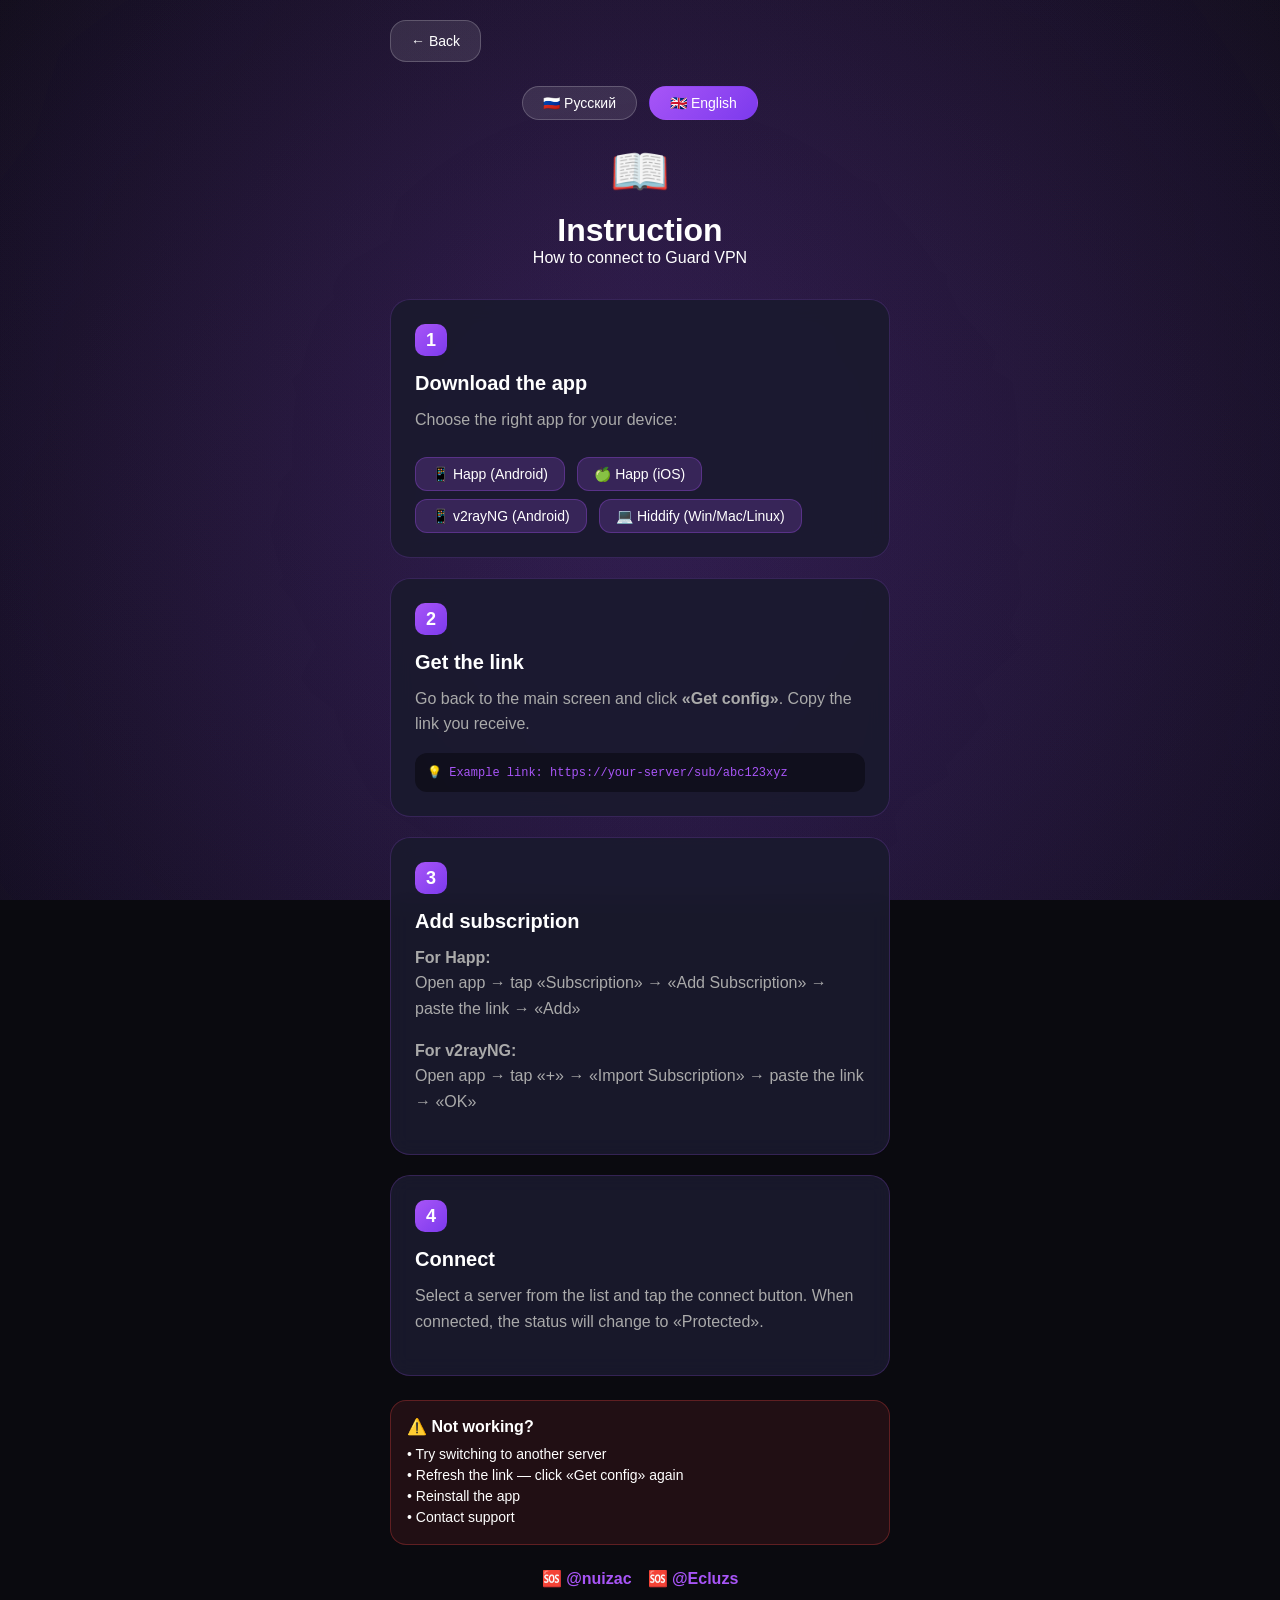
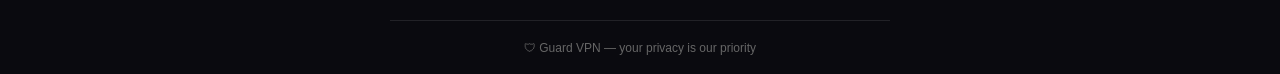
==== instruction-en.html @ 73723f2d "update 1.1" ====
<!DOCTYPE html>
<html lang="en">
<head>
    <meta charset="UTF-8">
    <meta name="viewport" content="width=device-width, initial-scale=1.0, viewport-fit=cover">
    <title>Instruction — Guard VPN</title>
    <script src="https://telegram.org/js/telegram-web-app.js"></script>
    <link rel="stylesheet" href="style.css">
</head>
<body>
    <div class="wave-bg">
        <div class="wave"></div>
        <div class="wave"></div>
        <div class="wave"></div>
        <div class="wave"></div>
    </div>

    <div class="container">
        <button class="back-btn" onclick="goBack()">← Back</button>

        <div class="lang-switch">
            <a href="instruction-ru.html" class="lang-btn">🇷🇺 Русский</a>
            <a href="instruction-en.html" class="lang-btn active">🇬🇧 English</a>
        </div>

        <div class="instruction-header">
            <div class="logo">📖</div>
            <h1>Instruction</h1>
            <p>How to connect to Guard VPN</p>
        </div>

        <div class="step-card">
            <div class="step-number">1</div>
            <div class="step-title">Download the app</div>
            <div class="step-text">Choose the right app for your device:</div>
            <div>
                <a href="https://play.google.com/store/apps/details?id=incognit.vpn" target="_blank" class="app-badge">📱 Happ (Android)</a>
                <a href="https://apps.apple.com/app/happ-vpn/id1633613532" target="_blank" class="app-badge">🍏 Happ (iOS)</a>
                <a href="https://github.com/2dust/v2rayNG/releases/latest" target="_blank" class="app-badge">📱 v2rayNG (Android)</a>
                <a href="https://github.com/hiddify/hiddify-next/releases/latest" target="_blank" class="app-badge">💻 Hiddify (Win/Mac/Linux)</a>
            </div>
        </div>

        <div class="step-card">
            <div class="step-number">2</div>
            <div class="step-title">Get the link</div>
            <div class="step-text">Go back to the main screen and click <strong>«Get config»</strong>. Copy the link you receive.</div>
            <div class="link-box">💡 Example link: https://your-server/sub/abc123xyz</div>
        </div>

        <div class="step-card">
            <div class="step-number">3</div>
            <div class="step-title">Add subscription</div>
            <div class="step-text"><strong>For Happ:</strong><br>Open app → tap «Subscription» → «Add Subscription» → paste the link → «Add»</div>
            <div class="step-text" style="margin-top: 12px;"><strong>For v2rayNG:</strong><br>Open app → tap «+» → «Import Subscription» → paste the link → «OK»</div>
        </div>

        <div class="step-card">
            <div class="step-number">4</div>
            <div class="step-title">Connect</div>
            <div class="step-text">Select a server from the list and tap the connect button. When connected, the status will change to «Protected».</div>
        </div>

        <div class="warning-box">
            <div style="font-weight: 700; margin-bottom: 8px;">⚠️ Not working?</div>
            <div style="font-size: 14px; line-height: 1.5;">• Try switching to another server<br>• Refresh the link — click «Get config» again<br>• Reinstall the app<br>• Contact support</div>
        </div>

        <div class="support-links">
            <a onclick="openSupport('nuizac')">🆘 @nuizac</a>
            <a onclick="openSupport('Ecluzs')">🆘 @Ecluzs</a>
        </div>

        <div class="footer"><p>🛡 Guard VPN — your privacy is our priority</p></div>
    </div>

    <script>
        const tg = window.Telegram.WebApp;
        tg.ready();
        tg.expand();
        function goBack() { tg.close(); }
        function openSupport(username) { tg.openTelegramLink(`https://t.me/${username}`); }
        tg.MainButton.setText("Close");
        tg.MainButton.onClick(() => tg.close());
        tg.MainButton.show();
    </script>
</body>
</html>
---- style.css ----
* {
    margin: 0;
    padding: 0;
    box-sizing: border-box;
}

body {
    font-family: 'Inter', -apple-system, BlinkMacSystemFont, 'Segoe UI', Roboto, Helvetica, Arial, sans-serif;
    background: #0a0a0f;
    color: #ffffff;
    padding: 20px;
    min-height: 100vh;
    position: relative;
    overflow-x: hidden;
}

.wave-bg {
    position: fixed;
    top: 0;
    left: 0;
    width: 100%;
    height: 100%;
    z-index: 0;
    pointer-events: none;
    overflow: hidden;
}

.wave {
    position: absolute;
    width: 200%;
    height: 200%;
    background: radial-gradient(circle at center, rgba(168, 85, 247, 0.12) 0%, transparent 60%);
    border-radius: 40%;
    animation: waveRotate 12s linear infinite;
}

.wave:nth-child(1) {
    top: -50%;
    left: -50%;
    animation-duration: 15s;
    animation-delay: 0s;
}

.wave:nth-child(2) {
    top: -30%;
    left: -70%;
    width: 250%;
    height: 250%;
    background: radial-gradient(circle at center, rgba(124, 58, 237, 0.09) 0%, transparent 70%);
    animation-duration: 20s;
    animation-delay: -3s;
}

.wave:nth-child(3) {
    top: -60%;
    left: -40%;
    width: 180%;
    height: 180%;
    background: radial-gradient(circle at center, rgba(168, 85, 247, 0.07) 0%, transparent 65%);
    animation-duration: 18s;
    animation-delay: -6s;
}

.wave:nth-child(4) {
    top: -40%;
    left: -60%;
    width: 220%;
    height: 220%;
    background: radial-gradient(circle at center, rgba(139, 92, 246, 0.08) 0%, transparent 70%);
    animation-duration: 25s;
    animation-delay: -9s;
}

@keyframes waveRotate {
    0% { transform: rotate(0deg); }
    100% { transform: rotate(360deg); }
}

.container {
    max-width: 500px;
    margin: 0 auto;
    position: relative;
    z-index: 1;
}

.header {
    text-align: center;
    margin-bottom: 32px;
    padding-top: 20px;
    animation: fadeInDown 0.8s ease;
}

.logo {
    font-size: 48px;
    margin-bottom: 12px;
    animation: pulse 2s infinite;
}

@keyframes pulse {
    0% { transform: scale(1); }
    50% { transform: scale(1.05); }
    100% { transform: scale(1); }
}

.header h1 {
    font-size: 24px;
    font-weight: 700;
    background: linear-gradient(135deg, #ffffff 0%, #a855f7 100%);
    -webkit-background-clip: text;
    background-clip: text;
    color: transparent;
    background-size: 200% auto;
    animation: shine 3s linear infinite;
}

@keyframes shine {
    0% { background-position: 0% center; }
    100% { background-position: 200% center; }
}

.header p {
    font-size: 14px;
    color: #888;
    margin-top: 8px;
}

.status-card {
    background: linear-gradient(135deg, rgba(26, 26, 46, 0.9) 0%, rgba(22, 33, 62, 0.9) 100%);
    backdrop-filter: blur(10px);
    border-radius: 24px;
    padding: 20px;
    margin-bottom: 24px;
    border: 1px solid rgba(168, 85, 247, 0.2);
    transition: all 0.3s ease;
    animation: fadeInUp 0.8s ease;
}

.status-card:hover {
    border-color: rgba(168, 85, 247, 0.5);
    box-shadow: 0 0 20px rgba(168, 85, 247, 0.2);
    transform: translateY(-2px);
}

.status-badge {
    display: inline-block;
    padding: 6px 12px;
    border-radius: 20px;
    font-size: 12px;
    font-weight: 600;
    margin-bottom: 16px;
    transition: all 0.3s ease;
}

.status-badge.active {
    background: rgba(34, 197, 94, 0.2);
    color: #22c55e;
    border: 1px solid rgba(34, 197, 94, 0.3);
    animation: statusPulse 2s infinite;
}

@keyframes statusPulse {
    0% { box-shadow: 0 0 0 0 rgba(34, 197, 94, 0.4); }
    70% { box-shadow: 0 0 0 10px rgba(34, 197, 94, 0); }
    100% { box-shadow: 0 0 0 0 rgba(34, 197, 94, 0); }
}

.status-badge.inactive {
    background: rgba(239, 68, 68, 0.2);
    color: #ef4444;
    border: 1px solid rgba(239, 68, 68, 0.3);
}

.status-badge.loading {
    background: rgba(168, 85, 247, 0.2);
    color: #a855f7;
    border: 1px solid rgba(168, 85, 247, 0.3);
}

.expiry-info {
    font-size: 14px;
    color: #aaa;
    margin-top: 12px;
}

.expiry-info strong {
    color: #a855f7;
}

.section-title {
    font-size: 18px;
    font-weight: 600;
    margin-bottom: 16px;
    color: #fff;
}

.tariff-grid {
    display: flex;
    gap: 16px;
    margin-bottom: 24px;
    flex-wrap: wrap;
}

.tariff-card {
    flex: 1;
    min-width: 140px;
    background: rgba(26, 26, 46, 0.9);
    backdrop-filter: blur(10px);
    border-radius: 20px;
    padding: 20px;
    text-align: center;
    border: 1px solid rgba(255, 255, 255, 0.1);
    transition: all 0.3s cubic-bezier(0.4, 0, 0.2, 1);
    cursor: pointer;
    position: relative;
    overflow: hidden;
    animation: fadeInUp 0.6s ease;
    animation-fill-mode: both;
}

.tariff-card:nth-child(1) { animation-delay: 0.1s; }
.tariff-card:nth-child(2) { animation-delay: 0.2s; }

.tariff-card::before {
    content: '';
    position: absolute;
    top: 0;
    left: -100%;
    width: 100%;
    height: 100%;
    background: linear-gradient(90deg, transparent, rgba(168, 85, 247, 0.3), transparent);
    transition: left 0.5s ease;
}

.tariff-card:hover::before {
    left: 100%;
}

.tariff-card:hover {
    border-color: #a855f7;
    transform: translateY(-5px);
    box-shadow: 0 10px 30px rgba(168, 85, 247, 0.3);
}

.tariff-card:active {
    transform: translateY(-2px);
}

.tariff-name {
    font-size: 20px;
    font-weight: 700;
    margin-bottom: 8px;
}

.tariff-price {
    font-size: 24px;
    font-weight: 800;
    color: #a855f7;
    margin-bottom: 8px;
    transition: transform 0.3s ease;
}

.tariff-card:hover .tariff-price {
    transform: scale(1.05);
}

.tariff-price small {
    font-size: 12px;
    font-weight: 400;
    color: #888;
}

.tariff-days {
    font-size: 12px;
    color: #aaa;
}

.btn {
    width: 100%;
    padding: 14px 20px;
    border-radius: 16px;
    font-size: 16px;
    font-weight: 600;
    border: none;
    cursor: pointer;
    transition: all 0.3s ease;
    margin-bottom: 12px;
    position: relative;
    overflow: hidden;
}

.btn:active {
    transform: scale(0.96);
}

.btn::after {
    content: '';
    position: absolute;
    top: -50%;
    left: -60%;
    width: 200%;
    height: 200%;
    background: linear-gradient(
        115deg,
        transparent 0%,
        transparent 40%,
        rgba(255, 255, 255, 0.1) 50%,
        transparent 60%,
        transparent 100%
    );
    transform: rotate(45deg);
    transition: left 0.5s ease;
    pointer-events: none;
}

.btn:hover::after {
    left: 100%;
}

.btn-primary {
    background: linear-gradient(135deg, #a855f7 0%, #7c3aed 100%);
    color: white;
    background-size: 200% auto;
}

.btn-primary::before {
    content: '🔗';
    margin-right: 8px;
    font-size: 16px;
}

.btn-primary:hover {
    background-position: right center;
    transform: scale(0.98);
    box-shadow: 0 0 20px rgba(168, 85, 247, 0.4);
}

.btn-refresh {
    background: linear-gradient(135deg, rgba(26, 26, 46, 0.9) 0%, rgba(22, 33, 62, 0.9) 100%);
    color: #a855f7;
    border: 1px solid rgba(168, 85, 247, 0.3);
    backdrop-filter: blur(10px);
    font-weight: 600;
    letter-spacing: 0.5px;
}

.btn-refresh::before {
    content: '🔄';
    margin-right: 8px;
    font-size: 16px;
    display: inline-block;
    transition: transform 0.3s ease;
}

.btn-refresh:hover::before {
    transform: rotate(180deg);
}

.btn-refresh:hover {
    background: linear-gradient(135deg, rgba(30, 30, 53, 0.95) 0%, rgba(26, 26, 46, 0.95) 100%);
    border-color: rgba(168, 85, 247, 0.6);
    box-shadow: 0 0 15px rgba(168, 85, 247, 0.2);
    transform: scale(0.98);
}

.btn-refresh.loading {
    pointer-events: none;
    opacity: 0.7;
}

.btn-refresh.loading::before {
    animation: spin 0.8s linear infinite;
    content: '⏳';
}

@keyframes spin {
    from { transform: rotate(0deg); }
    to { transform: rotate(360deg); }
}

.btn-secondary {
    background: rgba(255, 255, 255, 0.1);
    color: white;
    border: 1px solid rgba(255, 255, 255, 0.2);
}

.btn-secondary:hover {
    background: rgba(255, 255, 255, 0.15);
    transform: scale(0.98);
}

.btn:disabled {
    opacity: 0.6;
    cursor: not-allowed;
}

.loader-spinner {
    display: inline-block;
    width: 18px;
    height: 18px;
    border: 2px solid rgba(255, 255, 255, 0.3);
    border-top-color: white;
    border-radius: 50%;
    animation: spin 0.6s linear infinite;
    vertical-align: middle;
    margin-right: 8px;
}

.btn-loading-active {
    opacity: 0.8;
    cursor: wait;
    position: relative;
    background: linear-gradient(135deg, #7c3aed 0%, #5b21b6 100%) !important;
    transform: scale(0.98);
    transition: all 0.2s ease;
}

.btn-refresh.btn-loading-active {
    background: linear-gradient(135deg, #1e1e35 0%, #1a1a2e 100%) !important;
    border-color: #a855f7;
}

.btn-primary.btn-loading-active {
    background: linear-gradient(135deg, #7c3aed 0%, #5b21b6 100%) !important;
}

.footer {
    text-align: center;
    margin-top: 32px;
    padding-top: 20px;
    border-top: 1px solid rgba(255, 255, 255, 0.1);
    font-size: 12px;
    color: #666;
}

.footer a {
    color: #a855f7;
    text-decoration: none;
    transition: all 0.3s ease;
    position: relative;
}

.footer a::after {
    content: '';
    position: absolute;
    bottom: -2px;
    left: 0;
    width: 0;
    height: 1px;
    background: #a855f7;
    transition: width 0.3s ease;
}

.footer a:hover::after {
    width: 100%;
}

.footer a:hover {
    color: #c084fc;
}

.back-btn {
    background: rgba(255, 255, 255, 0.1);
    border: 1px solid rgba(255, 255, 255, 0.2);
    color: white;
    padding: 12px 20px;
    border-radius: 16px;
    font-size: 14px;
    font-weight: 500;
    cursor: pointer;
    transition: all 0.3s ease;
    margin-bottom: 24px;
    display: inline-flex;
    align-items: center;
    gap: 8px;
}

.back-btn:hover {
    background: rgba(255, 255, 255, 0.15);
    transform: translateX(-4px);
}

.instruction-header {
    text-align: center;
    margin-bottom: 32px;
}

.step-card {
    background: rgba(26, 26, 46, 0.9);
    backdrop-filter: blur(10px);
    border-radius: 20px;
    padding: 24px;
    margin-bottom: 20px;
    border: 1px solid rgba(168, 85, 247, 0.2);
    transition: all 0.3s ease;
}

.step-card:hover {
    border-color: rgba(168, 85, 247, 0.5);
    transform: translateY(-2px);
}

.step-number {
    display: inline-block;
    width: 32px;
    height: 32px;
    background: linear-gradient(135deg, #a855f7, #7c3aed);
    border-radius: 10px;
    text-align: center;
    line-height: 32px;
    font-weight: 700;
    font-size: 18px;
    margin-bottom: 16px;
}

.step-title {
    font-size: 20px;
    font-weight: 700;
    margin-bottom: 12px;
}

.step-text {
    color: #aaa;
    line-height: 1.6;
    margin-bottom: 16px;
}

.link-box {
    background: rgba(0, 0, 0, 0.4);
    border-radius: 12px;
    padding: 12px;
    font-family: monospace;
    font-size: 12px;
    word-break: break-all;
    color: #a855f7;
    margin-top: 12px;
}

.app-badge {
    display: inline-block;
    background: rgba(168, 85, 247, 0.2);
    border: 1px solid rgba(168, 85, 247, 0.3);
    border-radius: 12px;
    padding: 8px 16px;
    margin: 8px 8px 0 0;
    font-size: 14px;
    transition: all 0.3s ease;
    text-decoration: none;
    color: white;
}

.app-badge:hover {
    background: rgba(168, 85, 247, 0.3);
    transform: translateY(-2px);
}

.warning-box {
    background: rgba(239, 68, 68, 0.1);
    border: 1px solid rgba(239, 68, 68, 0.3);
    border-radius: 16px;
    padding: 16px;
    margin-top: 24px;
}

.lang-switch {
    display: flex;
    justify-content: center;
    gap: 12px;
    margin-bottom: 24px;
}

.lang-btn {
    background: rgba(255, 255, 255, 0.1);
    border: 1px solid rgba(255, 255, 255, 0.2);
    padding: 8px 20px;
    border-radius: 20px;
    cursor: pointer;
    transition: all 0.3s ease;
    text-decoration: none;
    color: white;
    font-size: 14px;
}

.lang-btn.active {
    background: linear-gradient(135deg, #a855f7, #7c3aed);
    border-color: transparent;
}

.lang-btn:hover {
    transform: translateY(-2px);
}

.support-links {
    display: flex;
    gap: 16px;
    justify-content: center;
    margin-top: 24px;
}

.support-links a {
    color: #a855f7;
    text-decoration: none;
    font-weight: 600;
    cursor: pointer;
}

@keyframes fadeInDown {
    from {
        opacity: 0;
        transform: translateY(-30px);
    }
    to {
        opacity: 1;
        transform: translateY(0);
    }
}

@keyframes fadeInUp {
    from {
        opacity: 0;
        transform: translateY(30px);
    }
    to {
        opacity: 1;
        transform: translateY(0);
    }
}
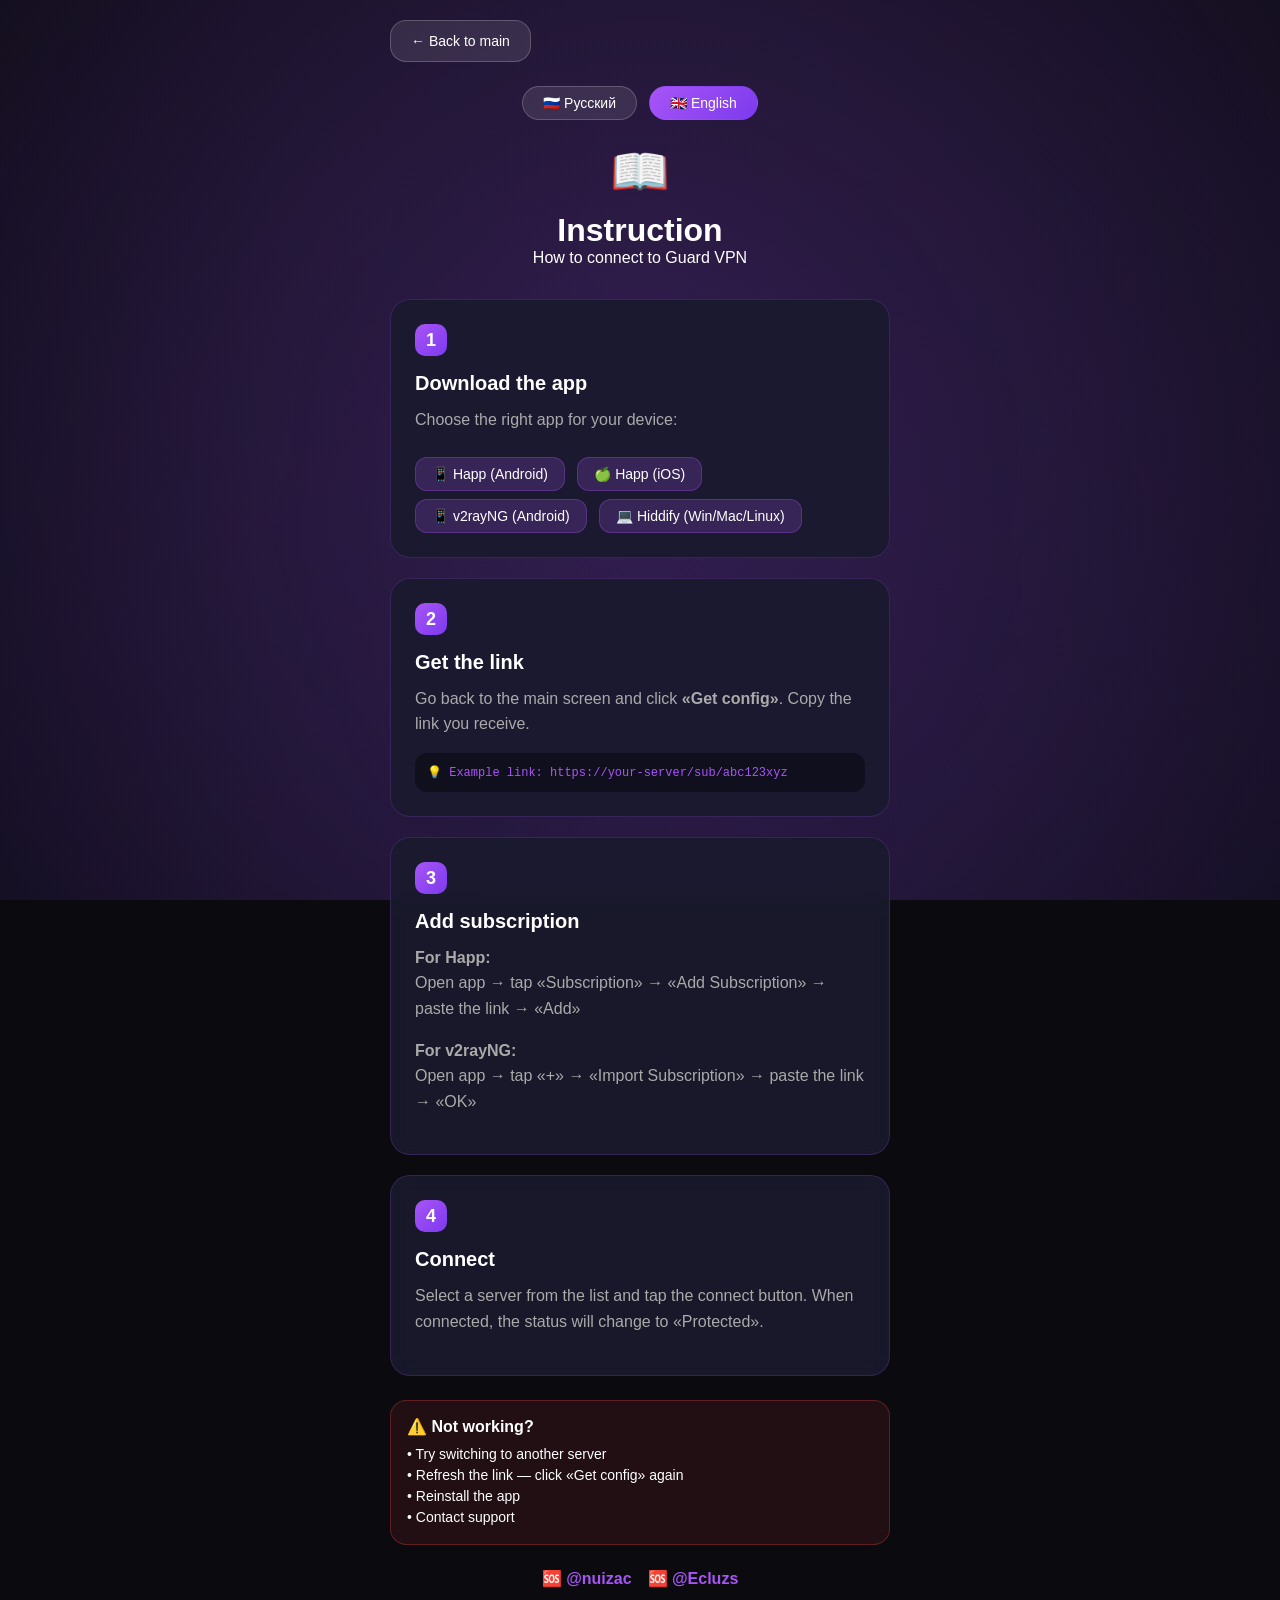
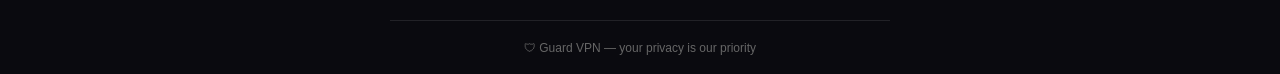
==== commit aa16f59d: "update 1.1.1" ====
--- a/instruction-en.html
+++ b/instruction-en.html
@@ -16,7 +16,7 @@
     </div>
 
     <div class="container">
-        <button class="back-btn" onclick="goBack()">← Back</button>
+        <button class="back-btn" onclick="goBack()">← Back to main</button>
 
         <div class="lang-switch">
             <a href="instruction-ru.html" class="lang-btn">🇷🇺 Русский</a>
@@ -78,8 +78,15 @@
         const tg = window.Telegram.WebApp;
         tg.ready();
         tg.expand();
-        function goBack() { tg.close(); }
-        function openSupport(username) { tg.openTelegramLink(`https://t.me/${username}`); }
+
+        function goBack() {
+            tg.openLink('https://xik1ng.github.io/miniapp-guard/');
+        }
+
+        function openSupport(username) {
+            tg.openTelegramLink(`https://t.me/${username}`);
+        }
+
         tg.MainButton.setText("Close");
         tg.MainButton.onClick(() => tg.close());
         tg.MainButton.show();
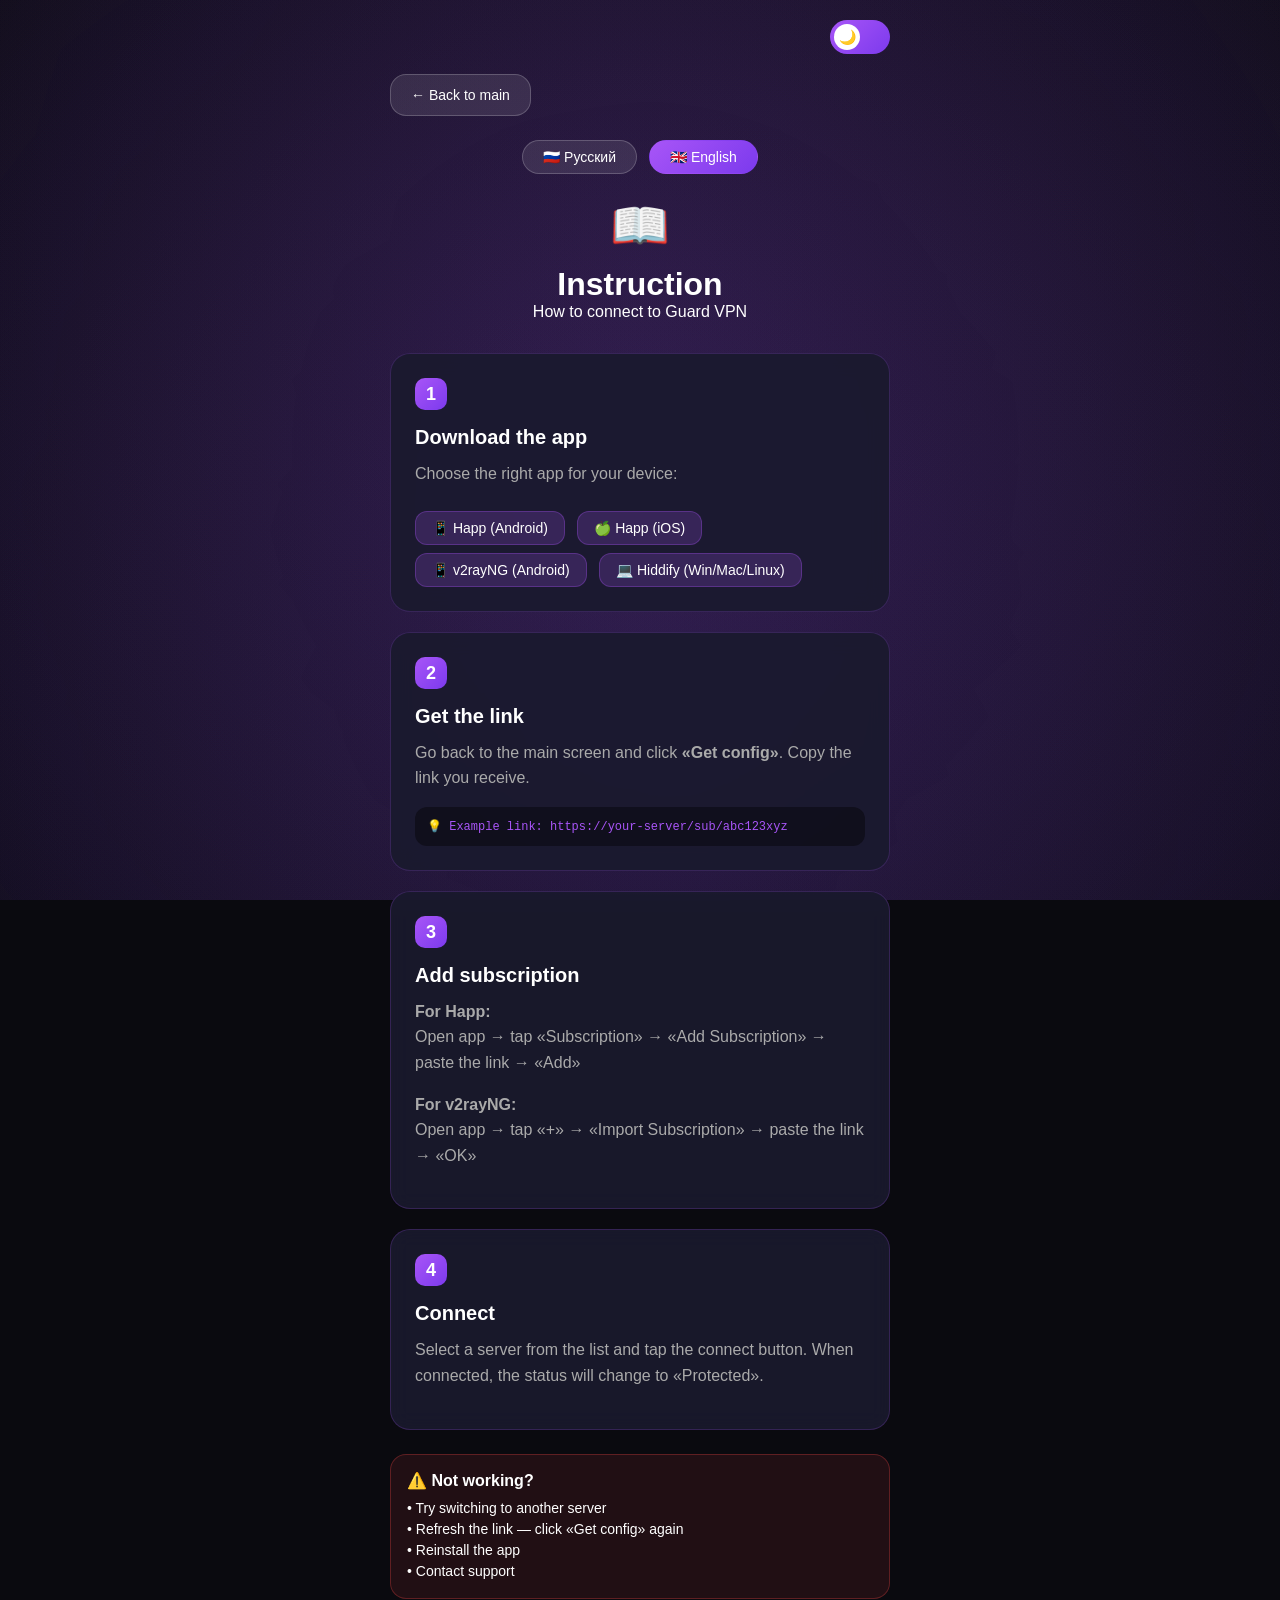
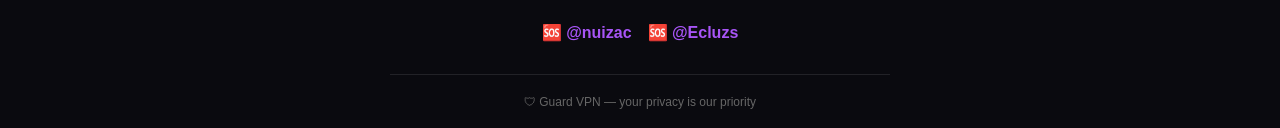
==== commit 470cfec7: "update 1.2" ====
--- a/instruction-en.html
+++ b/instruction-en.html
@@ -16,6 +16,13 @@
     </div>
 
     <div class="container">
+        <div class="theme-switch-wrapper">
+            <label class="theme-switch">
+                <input type="checkbox" id="themeToggle" onchange="toggleTheme()">
+                <span class="slider"></span>
+            </label>
+        </div>
+
         <button class="back-btn" onclick="goBack()">← Back to main</button>
 
         <div class="lang-switch">
@@ -80,12 +87,41 @@
         tg.expand();
 
         function goBack() {
-            tg.openLink('https://xik1ng.github.io/miniapp-guard/');
+            window.location.href = 'index.html';
+        }
+
+        function switchLang(lang) {
+            if (lang === 'ru') {
+                window.location.href = 'instruction-ru.html';
+            } else {
+                window.location.href = 'instruction-en.html';
+            }
         }
 
         function openSupport(username) {
             tg.openTelegramLink(`https://t.me/${username}`);
         }
+
+        function initTheme() {
+            const savedTheme = localStorage.getItem('theme');
+            if (savedTheme === 'light') {
+                document.body.classList.add('light-theme');
+                const themeToggle = document.getElementById('themeToggle');
+                if (themeToggle) themeToggle.checked = true;
+            }
+        }
+
+        function toggleTheme() {
+            if (document.body.classList.contains('light-theme')) {
+                document.body.classList.remove('light-theme');
+                localStorage.setItem('theme', 'dark');
+            } else {
+                document.body.classList.add('light-theme');
+                localStorage.setItem('theme', 'light');
+            }
+        }
+
+        initTheme();
 
         tg.MainButton.setText("Close");
         tg.MainButton.onClick(() => tg.close());
--- a/style.css
+++ b/style.css
@@ -623,4 +623,235 @@
         opacity: 1;
         transform: translateY(0);
     }
+}
+
+.theme-switch-wrapper {
+    display: flex;
+    justify-content: flex-end;
+    align-items: center;
+    margin-bottom: 20px;
+}
+
+.theme-switch {
+    display: inline-block;
+    position: relative;
+    width: 60px;
+    height: 34px;
+}
+
+.theme-switch input {
+    opacity: 0;
+    width: 0;
+    height: 0;
+}
+
+.slider {
+    position: absolute;
+    cursor: pointer;
+    top: 0;
+    left: 0;
+    right: 0;
+    bottom: 0;
+    background: linear-gradient(135deg, #a855f7, #7c3aed);
+    transition: 0.3s;
+    border-radius: 34px;
+}
+
+.slider:before {
+    position: absolute;
+    content: "🌙";
+    height: 26px;
+    width: 26px;
+    left: 4px;
+    bottom: 4px;
+    background-color: white;
+    transition: 0.3s;
+    border-radius: 50%;
+    display: flex;
+    align-items: center;
+    justify-content: center;
+    font-size: 14px;
+}
+
+input:checked + .slider:before {
+    content: "☀️";
+    transform: translateX(26px);
+}
+
+body.light-theme {
+    background: #f5f5f7;
+    color: #1a1a2e;
+}
+
+body.light-theme .wave {
+    background: radial-gradient(circle at center, rgba(168, 85, 247, 0.05) 0%, transparent 60%);
+}
+
+body.light-theme .status-card {
+    background: linear-gradient(135deg, rgba(255, 255, 255, 0.95) 0%, rgba(240, 240, 245, 0.95) 100%);
+    border: 1px solid rgba(168, 85, 247, 0.3);
+}
+
+body.light-theme .status-card:hover {
+    box-shadow: 0 0 20px rgba(168, 85, 247, 0.15);
+}
+
+body.light-theme .tariff-card {
+    background: rgba(255, 255, 255, 0.95);
+    border: 1px solid rgba(0, 0, 0, 0.1);
+}
+
+body.light-theme .tariff-card:hover {
+    border-color: #a855f7;
+    box-shadow: 0 10px 30px rgba(168, 85, 247, 0.2);
+}
+
+body.light-theme .step-card {
+    background: rgba(255, 255, 255, 0.95);
+}
+
+body.light-theme .step-text,
+body.light-theme .expiry-info,
+body.light-theme .header p,
+body.light-theme .tariff-days {
+    color: #666;
+}
+
+body.light-theme .footer {
+    border-top-color: rgba(0, 0, 0, 0.1);
+    color: #999;
+}
+
+body.light-theme .link-box {
+    background: rgba(0, 0, 0, 0.05);
+}
+
+body.light-theme .btn-refresh {
+    background: linear-gradient(135deg, #ffffff 0%, #f0f0f5 100%);
+    color: #a855f7;
+    border: 1px solid rgba(168, 85, 247, 0.3);
+}
+
+body.light-theme .btn-secondary {
+    background: rgba(0, 0, 0, 0.05);
+    color: #1a1a2e;
+    border: 1px solid rgba(0, 0, 0, 0.1);
+}
+
+body.light-theme .btn-secondary:hover {
+    background: rgba(0, 0, 0, 0.1);
+}
+
+.profile-header {
+    text-align: center;
+    margin-bottom: 32px;
+}
+
+.profile-avatar {
+    width: 80px;
+    height: 80px;
+    background: linear-gradient(135deg, #a855f7, #7c3aed);
+    border-radius: 50%;
+    display: flex;
+    align-items: center;
+    justify-content: center;
+    font-size: 40px;
+    margin: 0 auto 16px;
+    box-shadow: 0 10px 30px rgba(168, 85, 247, 0.3);
+}
+
+.profile-header h2 {
+    font-size: 22px;
+    margin-bottom: 4px;
+}
+
+.profile-header p {
+    color: #888;
+    font-size: 14px;
+}
+
+.stats-grid {
+    display: flex;
+    gap: 12px;
+    margin-bottom: 24px;
+    flex-wrap: wrap;
+}
+
+.stat-card {
+    flex: 1;
+    background: rgba(26, 26, 46, 0.9);
+    backdrop-filter: blur(10px);
+    border-radius: 20px;
+    padding: 16px;
+    text-align: center;
+    border: 1px solid rgba(168, 85, 247, 0.2);
+}
+
+.stat-value {
+    font-size: 24px;
+    font-weight: 700;
+    margin-bottom: 4px;
+}
+
+.stat-label {
+    font-size: 12px;
+    color: #888;
+}
+
+.progress-section {
+    background: rgba(26, 26, 46, 0.9);
+    backdrop-filter: blur(10px);
+    border-radius: 20px;
+    padding: 20px;
+    margin-bottom: 24px;
+}
+
+.progress-label {
+    display: flex;
+    justify-content: space-between;
+    margin-bottom: 12px;
+    font-size: 14px;
+}
+
+.progress-bar {
+    height: 10px;
+    background: rgba(255, 255, 255, 0.1);
+    border-radius: 10px;
+    overflow: hidden;
+}
+
+.progress-fill {
+    height: 100%;
+    border-radius: 10px;
+    transition: width 0.5s ease;
+}
+
+.info-card {
+    background: rgba(26, 26, 46, 0.9);
+    backdrop-filter: blur(10px);
+    border-radius: 20px;
+    padding: 20px;
+    margin-bottom: 24px;
+}
+
+.info-row {
+    display: flex;
+    justify-content: space-between;
+    padding: 12px 0;
+    border-bottom: 1px solid rgba(255, 255, 255, 0.1);
+}
+
+.info-row:last-child {
+    border-bottom: none;
+}
+
+body.light-theme .stat-card,
+body.light-theme .progress-section,
+body.light-theme .info-card {
+    background: rgba(255, 255, 255, 0.95);
+    border: 1px solid rgba(0, 0, 0, 0.1);
+}
+
+body.light-theme .info-row {
+    border-bottom-color: rgba(0, 0, 0, 0.1);
 }
